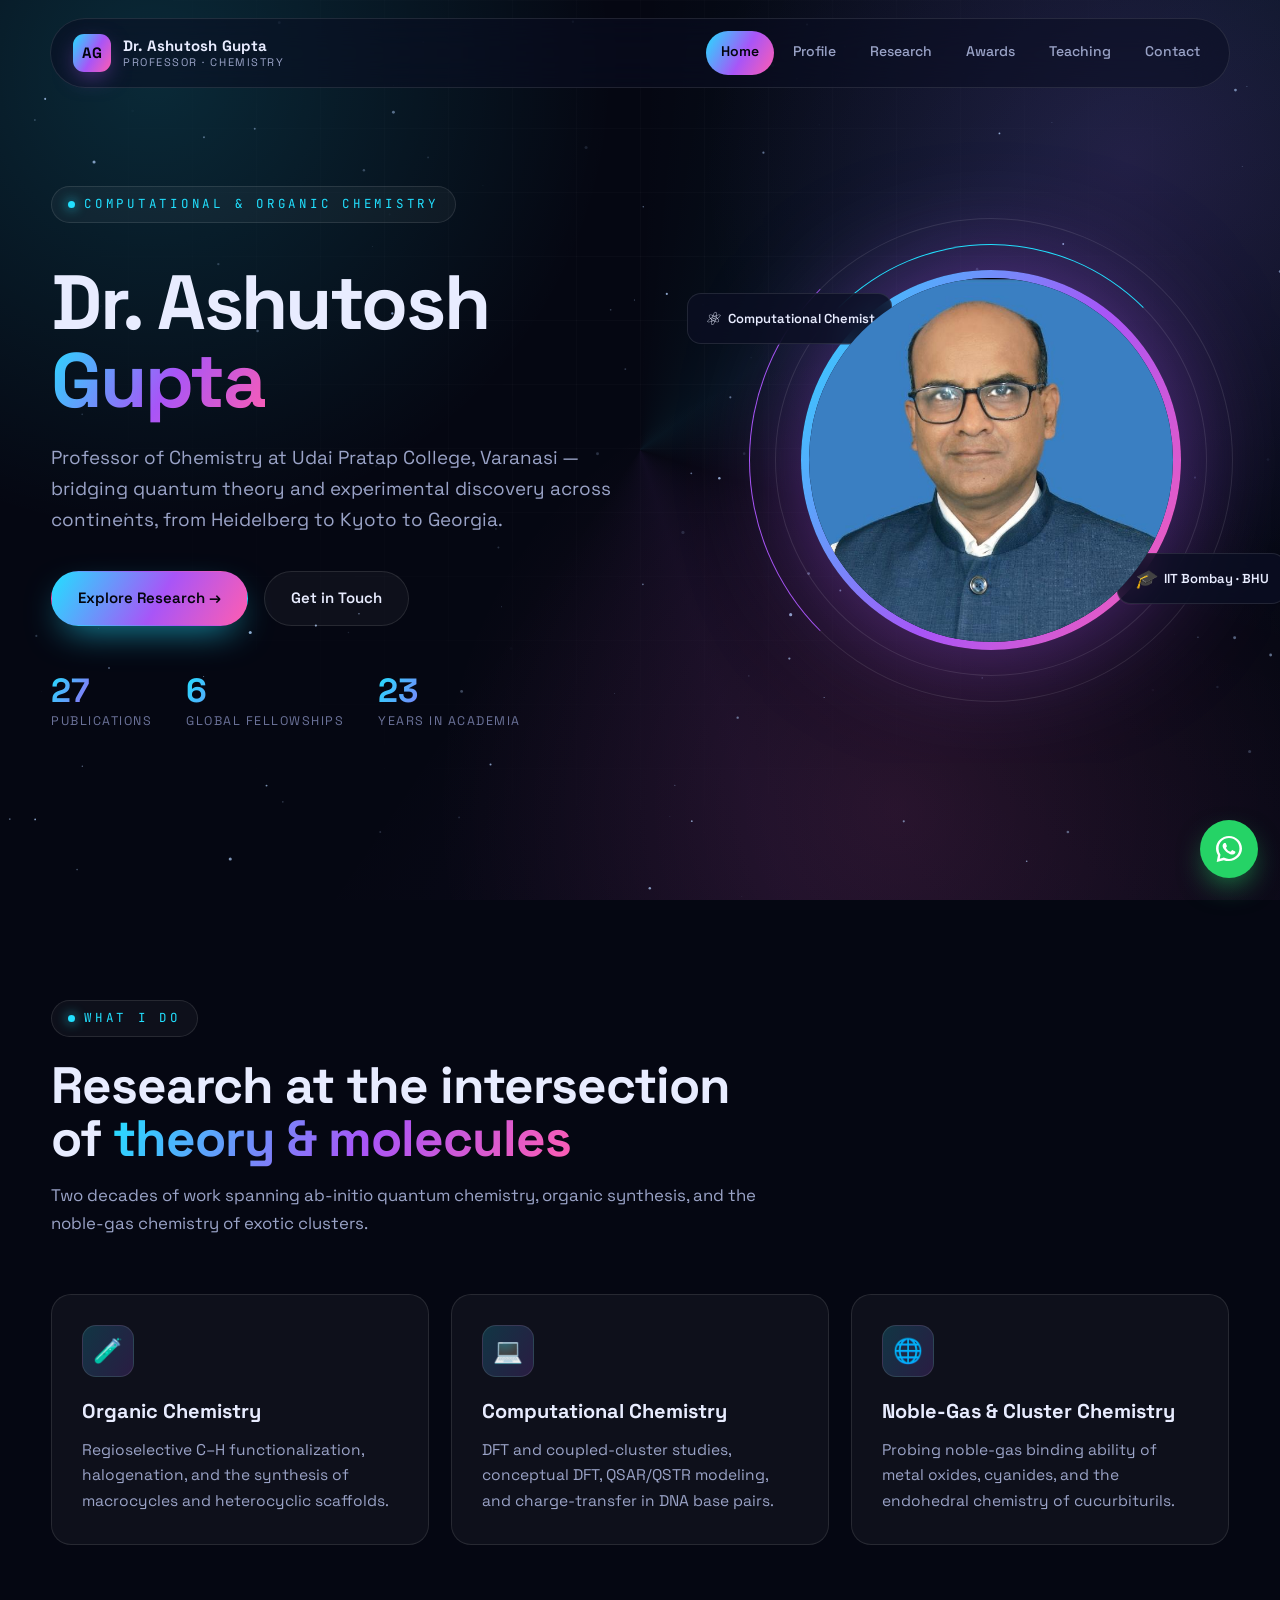
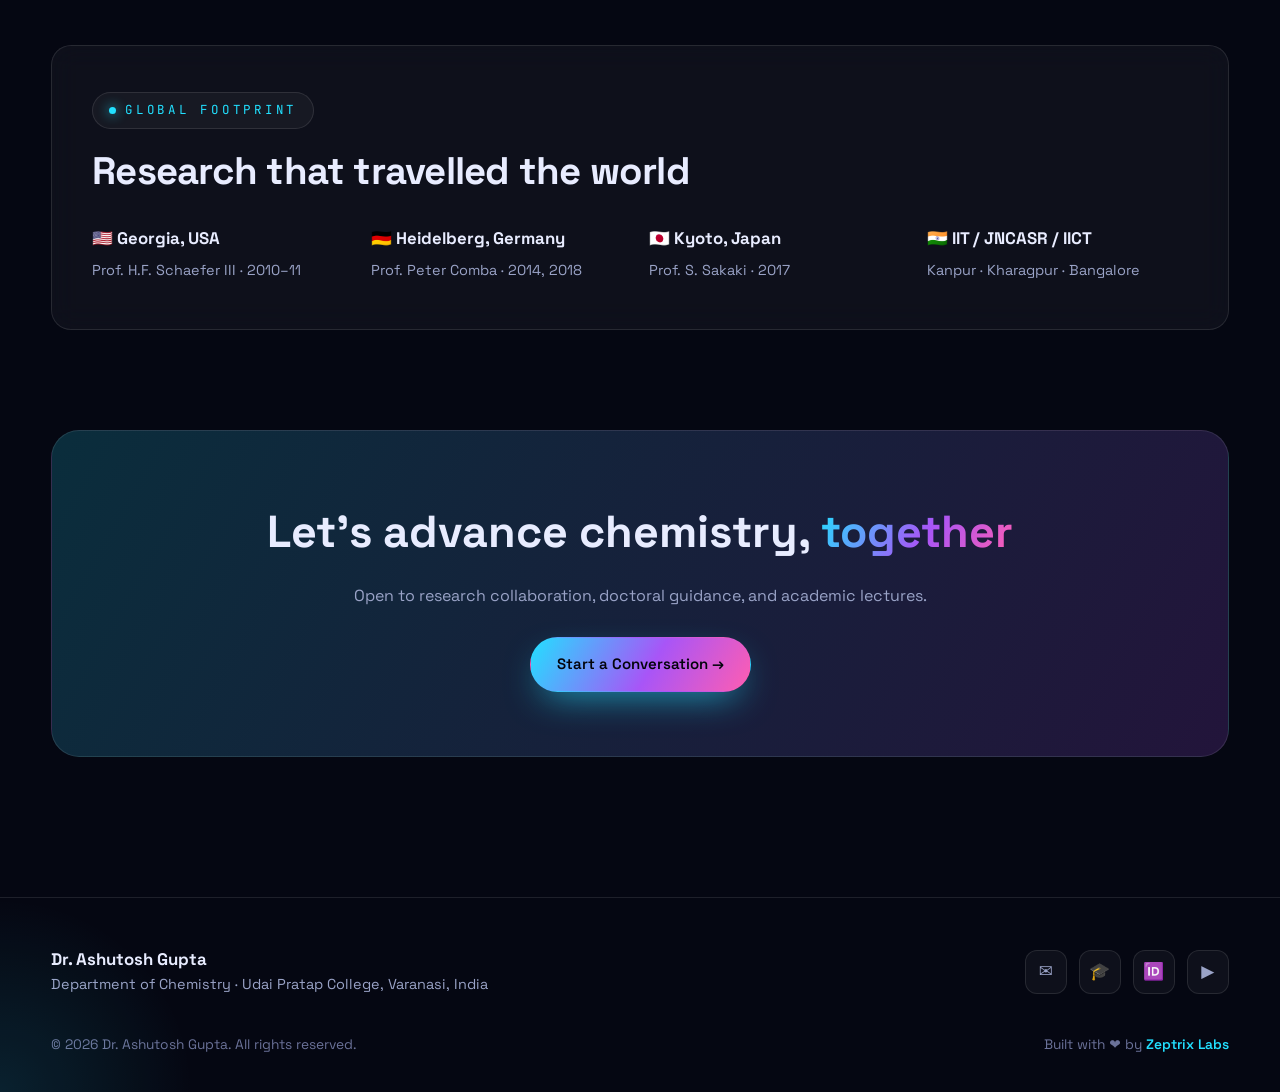
==== index.html @ 80b262c2 "first commit" ====
<!DOCTYPE html>
<html lang="en">
<head>
  <meta charset="UTF-8" />
  <meta name="viewport" content="width=device-width, initial-scale=1.0" />
  <title>Dr. Ashutosh Gupta — Professor of Chemistry | Computational & Organic Chemistry</title>
  <meta name="description" content="Official portfolio of Dr. Ashutosh Gupta — Professor of Chemistry, Udai Pratap College, Varanasi. Computational & Organic chemist, 29+ publications, international research fellow." />
  <link rel="preconnect" href="https://fonts.googleapis.com" />
  <link rel="preconnect" href="https://fonts.gstatic.com" crossorigin />
  <link href="https://fonts.googleapis.com/css2?family=Space+Grotesk:wght@400;500;600;700&family=JetBrains+Mono:wght@400;500&display=swap" rel="stylesheet" />
  <link rel="stylesheet" href="assets/css/style.css" />
</head>
<body>
  <div class="aurora"></div>
  <canvas id="stars"></canvas>
  <div class="grid-overlay"></div>

  <!-- NAV -->
  <nav class="nav">
    <a class="brand" href="index.html">
      <span class="mark">AG</span>
      <span class="who"><b>Dr. Ashutosh Gupta</b><span>Professor · Chemistry</span></span>
    </a>
    <button class="nav-toggle" aria-label="Menu"><span></span><span></span><span></span></button>
    <div class="nav-links">
      <a href="index.html" class="active">Home</a>
      <a href="about.html">Profile</a>
      <a href="research.html">Research</a>
      <a href="awards.html">Awards</a>
      <a href="teaching.html">Teaching</a>
      <a href="contact.html">Contact</a>
    </div>
  </nav>

  <main>
    <!-- HERO -->
    <section class="hero">
      <div class="container">
        <div class="hero-grid">
          <div class="reveal in">
            <span class="eyebrow">Computational &amp; Organic Chemistry</span>
            <h1>Dr. Ashutosh <span class="gradient-text">Gupta</span></h1>
            <p class="lead">Professor of Chemistry at Udai Pratap College, Varanasi — bridging quantum theory and experimental discovery across continents, from Heidelberg to Kyoto to Georgia.</p>
            <div class="hero-cta">
              <a href="research.html" class="btn btn-primary">Explore Research →</a>
              <a href="contact.html" class="btn btn-ghost">Get in Touch</a>
            </div>
            <div class="hero-stats">
              <div class="stat"><b data-count="29" data-suffix="+">0</b><span>Publications</span></div>
              <div class="stat"><b data-count="7" data-suffix="+">0</b><span>Global Fellowships</span></div>
              <div class="stat"><b data-count="25" data-suffix="+">0</b><span>Years in Academia</span></div>
            </div>
          </div>

          <div class="hero-orb reveal in" data-delay="2">
            <div class="orb">
              <div class="orb-ring r1"></div>
              <div class="orb-ring r2"></div>
              <img src="assets/image/ashutosh.jpeg" alt="Dr. Ashutosh Gupta — Professor of Chemistry" />
            </div>
            <div class="orb-badge b1"><i>⚛️</i> Computational Chemist</div>
            <div class="orb-badge b2"><i>🎓</i> IIT Bombay · BHU</div>
          </div>
        </div>
      </div>
    </section>

    <!-- FOCUS AREAS -->
    <section>
      <div class="container">
        <div class="section-head reveal">
          <span class="eyebrow">What I Do</span>
          <h2>Research at the intersection of <span class="gradient-text">theory &amp; molecules</span></h2>
          <p>Two decades of work spanning ab-initio quantum chemistry, organic synthesis, and the noble-gas chemistry of exotic clusters.</p>
        </div>
        <div class="grid-3">
          <div class="card reveal" data-delay="1">
            <div class="ico">🧪</div>
            <h3>Organic Chemistry</h3>
            <p>Regioselective C–H functionalization, halogenation, and the synthesis of macrocycles and heterocyclic scaffolds.</p>
          </div>
          <div class="card reveal" data-delay="2">
            <div class="ico">💻</div>
            <h3>Computational Chemistry</h3>
            <p>DFT and coupled-cluster studies, conceptual DFT, QSAR/QSTR modeling, and charge-transfer in DNA base pairs.</p>
          </div>
          <div class="card reveal" data-delay="3">
            <div class="ico">🌐</div>
            <h3>Noble-Gas &amp; Cluster Chemistry</h3>
            <p>Probing noble-gas binding ability of metal oxides, cyanides, and the endohedral chemistry of cucurbiturils.</p>
          </div>
        </div>
      </div>
    </section>

    <!-- GLOBAL FELLOWSHIPS STRIP -->
    <section style="padding-top:0;">
      <div class="container">
        <div class="glass reveal" style="padding:46px 40px;">
          <div class="section-head" style="margin-bottom:34px;">
            <span class="eyebrow">Global Footprint</span>
            <h2 style="font-size:clamp(1.6rem,3.5vw,2.4rem);">Research that travelled the world</h2>
          </div>
          <div class="grid-4">
            <div class="reveal" data-delay="1"><b style="font-size:1.05rem;">🇺🇸 Georgia, USA</b><p style="color:var(--text-dim);font-size:.9rem;margin-top:6px;">Prof. H.F. Schaefer III · 2010–11</p></div>
            <div class="reveal" data-delay="2"><b style="font-size:1.05rem;">🇩🇪 Heidelberg, Germany</b><p style="color:var(--text-dim);font-size:.9rem;margin-top:6px;">Prof. Peter Comba · 2014, 2018</p></div>
            <div class="reveal" data-delay="3"><b style="font-size:1.05rem;">🇯🇵 Kyoto, Japan</b><p style="color:var(--text-dim);font-size:.9rem;margin-top:6px;">Prof. S. Sakaki · 2017</p></div>
            <div class="reveal" data-delay="4"><b style="font-size:1.05rem;">🇮🇳 IIT / JNCASR / IICT</b><p style="color:var(--text-dim);font-size:.9rem;margin-top:6px;">Kanpur · Kharagpur · Bangalore</p></div>
          </div>
        </div>
      </div>
    </section>

    <!-- CTA -->
    <section style="padding-top:0;">
      <div class="container">
        <div class="cta-band reveal">
          <h2>Let's advance chemistry, <span class="gradient-text">together</span></h2>
          <p>Open to research collaboration, doctoral guidance, and academic lectures.</p>
          <a href="contact.html" class="btn btn-primary">Start a Conversation →</a>
        </div>
      </div>
    </section>
  </main>

  <footer>
    <div class="container footer-grid">
      <div>
        <b style="font-size:1.05rem;">Dr. Ashutosh Gupta</b>
        <p style="color:var(--text-dim);font-size:.9rem;">Department of Chemistry · Udai Pratap College, Varanasi, India</p>
      </div>
      <div class="socials">
        <a href="mailto:ashu1809@gmail.com" title="Email">✉</a>
        <a href="https://scholar.google.com" target="_blank" rel="noopener" title="Google Scholar">🎓</a>
        <a href="https://orcid.org" target="_blank" rel="noopener" title="ORCID">🆔</a>
        <a href="https://www.youtube.com/playlist?list=PL-eXnoYeuF8Af0192IlCn0NewA6JSvz9D" target="_blank" rel="noopener" title="YouTube">▶</a>
      </div>
    </div>
    <div class="footer-bottom" style="border-top:none;padding-top:var(--space-3);">
      <p>&copy; <span data-year>2026</span> Dr. Ashutosh Gupta. All rights reserved.</p>
      <p>Built with ❤️ by <a href="https://zeptrixlabs.com" target="_blank" rel="noopener noreferrer">Zeptrix Labs</a></p>
    </div>
  </footer>

  <!-- Floating WhatsApp Button -->
  <a href="https://wa.me/919451138002?text=Hello%20Dr.%20Ashutosh%20Gupta%2C%20I%20would%20like%20to%20connect." class="float-wa" aria-label="Chat on WhatsApp" target="_blank" rel="noopener noreferrer">
    <svg viewBox="0 0 32 32" fill="currentColor" aria-hidden="true"><path d="M16 3C8.83 3 3 8.62 3 15.53c0 2.42.72 4.68 1.96 6.6L3.7 29l7.15-1.84A13.45 13.45 0 0 0 16 28c7.17 0 13-5.62 13-12.47S23.17 3 16 3zm0 22.88c-1.65 0-3.24-.38-4.68-1.12l-.34-.17-4.24 1.09.75-4.03-.22-.35a10.13 10.13 0 0 1-1.7-5.77C5.57 9.8 10.25 5.12 16 5.12s10.43 4.68 10.43 10.41S21.75 25.88 16 25.88zm5.72-7.7c-.31-.15-1.84-.88-2.13-.98-.29-.11-.5-.15-.71.15-.21.31-.82.98-1 1.18-.18.21-.37.23-.68.08-.31-.15-1.31-.47-2.5-1.48-.92-.8-1.55-1.79-1.73-2.1-.18-.31-.02-.47.13-.62.14-.13.31-.35.47-.52.16-.18.21-.31.31-.52.1-.21.05-.39-.03-.54-.08-.15-.71-1.67-.97-2.28-.26-.6-.52-.51-.71-.52h-.61c-.21 0-.55.08-.84.39-.29.31-1.1 1.04-1.1 2.54s1.13 2.95 1.29 3.16c.16.21 2.22 3.3 5.38 4.63.75.31 1.34.5 1.79.64.75.23 1.44.2 1.98.12.6-.09 1.84-.73 2.1-1.43.26-.7.26-1.31.18-1.43-.08-.13-.29-.21-.6-.36z"/></svg>
  </a>

  <script src="assets/js/main.js"></script>
</body>
</html>
---- assets/css/style.css ----
/* =========================================================
   Dr. Ashutosh Gupta — Digital Portfolio
   Futuristic theme · glassmorphism · neon · aurora mesh
   ========================================================= */

:root {
  --bg: #050712;
  --bg-2: #0a0e22;
  --surface: rgba(255, 255, 255, 0.04);
  --surface-2: rgba(255, 255, 255, 0.06);
  --border: rgba(255, 255, 255, 0.10);
  --text: #e8ecff;
  --text-dim: #9aa3c7;
  --text-faint: #6b7299;

  --cyan: #22e0ff;
  --violet: #a855f7;
  --pink: #ff5db1;
  --lime: #7CFFCB;

  --grad: linear-gradient(120deg, #22e0ff 0%, #a855f7 55%, #ff5db1 100%);
  --grad-soft: linear-gradient(120deg, rgba(34,224,255,.18), rgba(168,85,247,.18));

  --radius: 20px;
  --radius-sm: 14px;
  --maxw: 1180px;
  --space-3: 18px;
  --wa: #25D366;
  --shadow: 0 30px 80px -30px rgba(0,0,0,.8);
  --font: "Space Grotesk", "Segoe UI", system-ui, sans-serif;
  --mono: "JetBrains Mono", "Cascadia Code", monospace;
}

* { margin: 0; padding: 0; box-sizing: border-box; }

html { scroll-behavior: smooth; }
html, body { max-width: 100%; overflow-x: hidden; }
img { max-width: 100%; height: auto; }

body {
  font-family: var(--font);
  background: var(--bg);
  color: var(--text);
  line-height: 1.65;
  overflow-x: hidden;
  -webkit-font-smoothing: antialiased;
  position: relative;
  min-height: 100vh;
}

/* ---------- Aurora mesh background ---------- */
.aurora {
  position: fixed; inset: 0; z-index: -2; overflow: hidden;
  background:
    radial-gradient(60vw 60vw at 12% 8%, rgba(34,224,255,.16), transparent 60%),
    radial-gradient(55vw 55vw at 88% 18%, rgba(168,85,247,.18), transparent 60%),
    radial-gradient(60vw 60vw at 70% 90%, rgba(255,93,177,.12), transparent 60%),
    var(--bg);
}
.aurora::after {
  content: ""; position: absolute; inset: -40%;
  background: conic-gradient(from 0deg, transparent, rgba(34,224,255,.06), transparent 30%, rgba(168,85,247,.06), transparent 60%);
  animation: spin 40s linear infinite;
}
@keyframes spin { to { transform: rotate(360deg); } }

/* subtle grid overlay */
.grid-overlay {
  position: fixed; inset: 0; z-index: -1; pointer-events: none;
  background-image:
    linear-gradient(rgba(255,255,255,.025) 1px, transparent 1px),
    linear-gradient(90deg, rgba(255,255,255,.025) 1px, transparent 1px);
  background-size: 64px 64px;
  mask-image: radial-gradient(circle at 50% 30%, #000 0%, transparent 80%);
}

#stars { position: fixed; inset: 0; z-index: -1; pointer-events: none; }

/* glowing cursor follower */
.cursor-glow {
  position: fixed; width: 420px; height: 420px; border-radius: 50%;
  background: radial-gradient(circle, rgba(34,224,255,.12), transparent 65%);
  transform: translate(-50%, -50%); pointer-events: none; z-index: 0;
  transition: opacity .4s; mix-blend-mode: screen;
}

/* ---------- Layout ---------- */
.container { width: min(92%, var(--maxw)); margin: 0 auto; }
main { position: relative; z-index: 1; }
section { padding: 100px 0; }

/* ---------- Navbar ---------- */
.nav {
  position: fixed; top: 18px; left: 50%; transform: translateX(-50%);
  width: min(94%, var(--maxw)); z-index: 100;
  display: flex; align-items: center; justify-content: space-between;
  padding: 12px 14px 12px 22px; border-radius: 999px;
  background: rgba(10,14,34,.55); border: 1px solid var(--border);
  backdrop-filter: blur(18px); -webkit-backdrop-filter: blur(18px);
  transition: box-shadow .4s, background .4s;
}
.nav.scrolled { box-shadow: var(--shadow); background: rgba(8,11,28,.8); }
.brand { display: flex; align-items: center; gap: 12px; text-decoration: none; color: var(--text); }
.brand .mark {
  width: 38px; height: 38px; border-radius: 11px; display: grid; place-items: center;
  background: var(--grad); color: #03040c; font-weight: 700; font-size: 15px;
  box-shadow: 0 8px 24px -6px rgba(168,85,247,.6);
}
.brand .who { line-height: 1.25; }
.brand .who b { display: block; font-size: 15px; letter-spacing: .2px; }
.brand .who span { display: block; font-size: 11px; color: var(--text-dim); letter-spacing: .14em; text-transform: uppercase; }

.nav-links { display: flex; align-items: center; gap: 4px; }
.nav-links a {
  color: var(--text-dim); text-decoration: none; font-size: 14px; font-weight: 500;
  padding: 9px 15px; border-radius: 999px; transition: .25s; white-space: nowrap;
}
.nav-links a:hover { color: var(--text); background: var(--surface-2); }
.nav-links a.active { color: #03040c; background: var(--grad); font-weight: 600; }

.nav-toggle { display: none; background: none; border: 0; cursor: pointer; padding: 8px; }
.nav-toggle span { display: block; width: 24px; height: 2px; background: var(--text); margin: 5px 0; border-radius: 2px; transition: .3s; }

/* ---------- Buttons ---------- */
.btn {
  display: inline-flex; align-items: center; gap: 10px; cursor: pointer;
  padding: 14px 26px; border-radius: 999px; font-weight: 600; font-size: 15px;
  text-decoration: none; border: 1px solid transparent; transition: .3s; font-family: var(--font);
}
.btn-primary { background: var(--grad); color: #03040c; box-shadow: 0 14px 36px -12px rgba(34,224,255,.7); }
.btn-primary:hover { transform: translateY(-3px); box-shadow: 0 22px 50px -14px rgba(168,85,247,.8); }
.btn-ghost { background: var(--surface); color: var(--text); border-color: var(--border); }
.btn-ghost:hover { background: var(--surface-2); border-color: rgba(34,224,255,.5); transform: translateY(-3px); }

/* ---------- Typography helpers ---------- */
.eyebrow {
  display: inline-flex; align-items: center; gap: 9px; font-family: var(--mono);
  font-size: 12.5px; letter-spacing: .22em; text-transform: uppercase; color: var(--cyan);
  padding: 7px 16px; border: 1px solid var(--border); border-radius: 999px;
  background: var(--surface); margin-bottom: 22px;
}
.eyebrow::before { content: ""; width: 7px; height: 7px; border-radius: 50%; background: var(--cyan); box-shadow: 0 0 12px var(--cyan); }
.gradient-text { background: var(--grad); -webkit-background-clip: text; background-clip: text; color: transparent; }
.section-head { max-width: 720px; margin-bottom: 56px; }
.section-head h2 { font-size: clamp(2rem, 4.5vw, 3.2rem); line-height: 1.05; letter-spacing: -.02em; }
.section-head p { color: var(--text-dim); margin-top: 16px; font-size: 1.05rem; }

/* ---------- Hero ---------- */
.hero { min-height: 100vh; display: flex; align-items: center; padding-top: 120px; }
.hero-grid { display: grid; grid-template-columns: 1.15fr .85fr; gap: 60px; align-items: center; }
.hero h1 { font-size: clamp(2.6rem, 6vw, 5rem); line-height: 1.02; letter-spacing: -.03em; margin: 18px 0 22px; }
.hero p.lead { font-size: 1.18rem; color: var(--text-dim); max-width: 560px; margin-bottom: 36px; }
.hero-cta { display: flex; gap: 16px; flex-wrap: wrap; }
.hero-stats { display: flex; gap: 34px; margin-top: 48px; flex-wrap: wrap; }
.hero-stats .stat b { font-size: 2.1rem; background: var(--grad); -webkit-background-clip: text; background-clip: text; color: transparent; display: block; line-height: 1; }
.hero-stats .stat span { font-size: 12.5px; color: var(--text-faint); letter-spacing: .12em; text-transform: uppercase; }

/* portrait / orb */
.hero-orb { position: relative; display: grid; place-items: center; }
.orb {
  width: clamp(260px, 30vw, 380px); aspect-ratio: 1; border-radius: 50%;
  background: var(--grad); position: relative; display: grid; place-items: center;
  box-shadow: 0 0 120px -10px rgba(168,85,247,.6); animation: float 6s ease-in-out infinite;
}
.orb::before {
  content: ""; position: absolute; inset: 8px; border-radius: 50%; background: var(--bg-2);
}
.orb .initials { position: relative; font-size: clamp(3rem,7vw,5rem); font-weight: 700; background: var(--grad); -webkit-background-clip: text; background-clip: text; color: transparent; }
.orb img { position: relative; z-index: 1; width: calc(100% - 16px); height: calc(100% - 16px); border-radius: 50%; object-fit: cover; object-position: center top; }
.orb-ring { position: absolute; border: 1px solid var(--border); border-radius: 50%; }
.orb-ring.r1 { inset: -26px; animation: spin 18s linear infinite; border-top-color: var(--cyan); }
.orb-ring.r2 { inset: -52px; animation: spin 26s linear infinite reverse; border-left-color: var(--violet); }
.orb-badge {
  position: absolute; padding: 10px 16px; border-radius: 14px; font-size: 13px; font-weight: 600;
  background: rgba(10,14,34,.8); border: 1px solid var(--border); backdrop-filter: blur(12px);
  display: flex; align-items: center; gap: 8px; box-shadow: var(--shadow);
}
.orb-badge i { font-size: 18px; }
.orb-badge.b1 { top: 6%; left: -14%; animation: float 5s ease-in-out infinite; }
.orb-badge.b2 { bottom: 12%; right: -12%; animation: float 7s ease-in-out infinite .5s; }
@keyframes float { 0%,100% { transform: translateY(0); } 50% { transform: translateY(-16px); } }

/* ---------- Cards / glass ---------- */
.glass {
  background: var(--surface); border: 1px solid var(--border); border-radius: var(--radius);
  backdrop-filter: blur(14px); -webkit-backdrop-filter: blur(14px); position: relative; overflow: hidden;
}
.card {
  padding: 30px; border-radius: var(--radius); background: var(--surface);
  border: 1px solid var(--border); transition: .35s; position: relative; overflow: hidden;
}
.card::before {
  content: ""; position: absolute; inset: 0; border-radius: inherit; padding: 1px;
  background: var(--grad); -webkit-mask: linear-gradient(#000 0 0) content-box, linear-gradient(#000 0 0);
  -webkit-mask-composite: xor; mask-composite: exclude; opacity: 0; transition: .35s;
}
.card:hover { transform: translateY(-6px); background: var(--surface-2); }
.card:hover::before { opacity: 1; }
.card .ico {
  width: 52px; height: 52px; border-radius: 14px; display: grid; place-items: center;
  font-size: 24px; background: var(--grad-soft); border: 1px solid var(--border); margin-bottom: 18px;
}
.card h3 { font-size: 1.25rem; margin-bottom: 10px; }
.card p { color: var(--text-dim); font-size: .97rem; }

.grid-3 { display: grid; grid-template-columns: repeat(3, 1fr); gap: 22px; }
.grid-2 { display: grid; grid-template-columns: repeat(2, 1fr); gap: 22px; }
.grid-4 { display: grid; grid-template-columns: repeat(4, 1fr); gap: 18px; }

/* ---------- Page header (inner pages) ---------- */
.page-head { padding: 170px 0 60px; text-align: center; }
.page-head h1 { font-size: clamp(2.4rem, 5.5vw, 4rem); letter-spacing: -.03em; line-height: 1.05; }
.page-head p { color: var(--text-dim); max-width: 620px; margin: 18px auto 0; font-size: 1.08rem; }

/* ---------- Timeline ---------- */
.timeline { position: relative; margin-left: 12px; }
.timeline::before { content: ""; position: absolute; left: 0; top: 6px; bottom: 6px; width: 2px; background: linear-gradient(var(--cyan), var(--violet), transparent); }
.tl-item { position: relative; padding: 0 0 38px 38px; }
.tl-item::before {
  content: ""; position: absolute; left: -7px; top: 4px; width: 16px; height: 16px; border-radius: 50%;
  background: var(--bg); border: 3px solid var(--cyan); box-shadow: 0 0 14px var(--cyan);
}
.tl-item .yr { font-family: var(--mono); font-size: 13px; color: var(--cyan); letter-spacing: .08em; }
.tl-item h3 { font-size: 1.2rem; margin: 4px 0 6px; }
.tl-item p { color: var(--text-dim); font-size: .96rem; }

/* ---------- Stat band ---------- */
.stat-band { display: grid; grid-template-columns: repeat(4,1fr); gap: 20px; }
.stat-band .glass { padding: 30px 22px; text-align: center; }
.stat-band b { font-size: 2.6rem; display: block; background: var(--grad); -webkit-background-clip: text; background-clip: text; color: transparent; line-height: 1; }
.stat-band span { color: var(--text-dim); font-size: .9rem; letter-spacing: .06em; }

/* ---------- Publication list ---------- */
.filter-bar { display: flex; gap: 10px; flex-wrap: wrap; margin-bottom: 32px; }
.chip {
  padding: 9px 18px; border-radius: 999px; font-size: 13.5px; cursor: pointer; font-family: var(--font);
  background: var(--surface); border: 1px solid var(--border); color: var(--text-dim); transition: .25s;
}
.chip:hover { color: var(--text); }
.chip.active { background: var(--grad); color: #03040c; border-color: transparent; font-weight: 600; }

.pub { display: grid; grid-template-columns: auto 1fr auto; gap: 22px; align-items: center; padding: 22px 26px; margin-bottom: 14px; }
.pub .num { font-family: var(--mono); font-size: 1.4rem; color: var(--text-faint); width: 44px; }
.pub h3 { font-size: 1.06rem; line-height: 1.4; margin-bottom: 6px; }
.pub .meta { color: var(--text-dim); font-size: .88rem; }
.pub .meta .journal { color: var(--cyan); }
.pub .yr-badge { font-family: var(--mono); font-size: 13px; padding: 6px 13px; border-radius: 999px; background: var(--grad-soft); border: 1px solid var(--border); white-space: nowrap; }
.pub .auth { color: var(--text-faint); font-size: .82rem; margin-top: 4px; }

/* ---------- Awards ---------- */
.award { padding: 28px; display: flex; gap: 18px; align-items: flex-start; }
.award .medal { font-size: 30px; flex-shrink: 0; }
.award h3 { font-size: 1.12rem; margin-bottom: 4px; }
.award p { color: var(--text-dim); font-size: .92rem; }

/* ---------- Video / teaching ---------- */
.video-card { padding: 26px; text-align: left; }
.video-thumb {
  aspect-ratio: 16/9; border-radius: var(--radius-sm); margin-bottom: 18px; position: relative;
  background: linear-gradient(135deg, rgba(34,224,255,.2), rgba(168,85,247,.25)); display: grid; place-items: center; overflow: hidden;
}
.video-thumb .play { width: 64px; height: 64px; border-radius: 50%; background: rgba(255,255,255,.12); display: grid; place-items: center; border: 1px solid var(--border); backdrop-filter: blur(6px); font-size: 22px; transition: .3s; }
.video-card:hover .play { transform: scale(1.12); background: var(--grad); color: #03040c; }

/* ---------- Contact ---------- */
.contact-grid { display: grid; grid-template-columns: 1fr 1fr; gap: 28px; }
.contact-item { display: flex; gap: 16px; align-items: center; padding: 22px 24px; margin-bottom: 14px; }
.contact-item .ico { width: 50px; height: 50px; border-radius: 14px; display: grid; place-items: center; font-size: 22px; background: var(--grad-soft); border: 1px solid var(--border); flex-shrink: 0; }
.contact-item span { font-size: 12px; color: var(--text-faint); letter-spacing: .12em; text-transform: uppercase; display: block; }
.contact-item a, .contact-item b { color: var(--text); text-decoration: none; font-size: 1rem; font-weight: 500; word-break: break-word; }
.contact-item a:hover { color: var(--cyan); }

.field { margin-bottom: 18px; }
.field label { font-size: 13px; color: var(--text-dim); display: block; margin-bottom: 8px; letter-spacing: .04em; }
.field input, .field textarea {
  width: 100%; padding: 14px 16px; border-radius: var(--radius-sm); background: rgba(0,0,0,.25);
  border: 1px solid var(--border); color: var(--text); font-family: var(--font); font-size: 15px; transition: .25s;
}
.field input:focus, .field textarea:focus { outline: none; border-color: var(--cyan); box-shadow: 0 0 0 3px rgba(34,224,255,.12); }

/* ---------- CTA band ---------- */
.cta-band { text-align: center; padding: 64px 40px; border-radius: 28px; background: var(--grad-soft); border: 1px solid var(--border); }
.cta-band h2 { font-size: clamp(1.8rem,4vw,2.8rem); margin-bottom: 14px; }
.cta-band p { color: var(--text-dim); margin-bottom: 28px; }

/* ---------- Footer ---------- */
footer { border-top: 1px solid var(--border); padding: 48px 0 36px; margin-top: 40px; }
.footer-grid { display: flex; justify-content: space-between; align-items: center; flex-wrap: wrap; gap: 20px; }
.footer-grid .socials { display: flex; gap: 12px; }
.footer-grid .socials a {
  width: 42px; height: 42px; border-radius: 12px; display: grid; place-items: center; text-decoration: none;
  background: var(--surface); border: 1px solid var(--border); color: var(--text-dim); transition: .3s; font-size: 17px;
}
.footer-grid .socials a:hover { color: #03040c; background: var(--grad); transform: translateY(-3px); }
footer small { color: var(--text-faint); }

/* ---------- Reveal animation ---------- */
.reveal { opacity: 0; transform: translateY(28px); transition: opacity .8s cubic-bezier(.2,.7,.2,1), transform .8s cubic-bezier(.2,.7,.2,1); }
.reveal.in { opacity: 1; transform: none; }
.reveal[data-delay="1"] { transition-delay: .08s; }
.reveal[data-delay="2"] { transition-delay: .16s; }
.reveal[data-delay="3"] { transition-delay: .24s; }
.reveal[data-delay="4"] { transition-delay: .32s; }

/* ---------- Responsive ---------- */
@media (max-width: 920px) {
  .hero-grid { grid-template-columns: 1fr; text-align: center; }
  .hero-orb { order: -1; margin-bottom: 20px; }
  .hero-cta, .hero-stats { justify-content: center; }
  .hero p.lead { margin-inline: auto; }
  .grid-3 { grid-template-columns: 1fr; }
  .grid-2, .contact-grid { grid-template-columns: 1fr; }
  .grid-4, .stat-band { grid-template-columns: repeat(2,1fr); }
}
@media (max-width: 760px) {
  .nav-links {
    position: absolute; top: calc(100% + 12px); right: 0; flex-direction: column; align-items: stretch;
    width: 230px; padding: 12px; border-radius: 18px; background: rgba(8,11,28,.95);
    border: 1px solid var(--border); backdrop-filter: blur(18px); display: none; gap: 4px; box-shadow: var(--shadow);
  }
  .nav-links.open { display: flex; }
  .nav-toggle { display: block; }
  .pub { grid-template-columns: 1fr; gap: 10px; }
  .pub .num { display: none; }
  section { padding: 70px 0; }
  .stat-band { grid-template-columns: 1fr 1fr; }
  .footer-grid { justify-content: center; text-align: center; }
}
@media (max-width: 600px) {
  .page-head { padding: 150px 0 40px; }
  .grid-4, .stat-band { grid-template-columns: 1fr; }
  .award { padding: 22px; }
  .cta-band { padding: 48px 24px; }
  .footer-bottom { flex-direction: column; text-align: center; gap: 6px; }
}
@media (max-width: 430px) {
  .container { width: 91%; }
  .nav { top: 12px; padding: 9px 12px 9px 16px; }
  .brand .mark { width: 34px; height: 34px; font-size: 13px; }
  .brand .who b { font-size: 13px; }
  .brand .who span { font-size: 10px; }
  .hero { padding-top: 110px; }
  .hero-stats { gap: 26px; }
  .hero-stats .stat b { font-size: 1.7rem; }
  .orb-badge { font-size: 11px; padding: 8px 12px; }
  .orb-badge.b1 { left: -6%; }
  .orb-badge.b2 { right: -4%; }
  .btn { padding: 13px 20px; font-size: 14px; width: 100%; justify-content: center; }
  .hero-cta { width: 100%; }
  .card, .glass { padding: 24px; }
  .float-wa { width: 52px; height: 52px; right: 16px; bottom: 16px; }
  .pub .yr-badge { margin-top: 4px; }
}

/* ---------- Touch targets ---------- */
.btn, .chip, .nav-links a, .float-wa, .footer-grid .socials a { min-height: 44px; }
.chip { display: inline-flex; align-items: center; }

/* ---------- Footer bottom (standard template) ---------- */
.footer-bottom {
  display: flex; justify-content: space-between; align-items: center; flex-wrap: wrap;
  gap: 10px; margin-top: var(--space-3); width: min(92%, var(--maxw)); margin-left: auto; margin-right: auto;
  color: var(--text-faint); font-size: .86rem;
}
.footer-bottom p { margin: 0; }
.footer-bottom a { color: var(--cyan); text-decoration: none; font-weight: 600; }
.footer-bottom a:hover { text-decoration: underline; }

/* ---------- Floating WhatsApp button ---------- */
.float-wa {
  position: fixed; right: 22px; bottom: 22px; z-index: 200;
  width: 58px; height: 58px; border-radius: 50%; display: grid; place-items: center;
  background: var(--wa); color: #fff; box-shadow: 0 12px 30px -8px rgba(37,211,102,.7);
  transition: transform .3s, box-shadow .3s; animation: wa-pulse 2.6s infinite;
}
.float-wa svg { width: 32px; height: 32px; }
.float-wa:hover { transform: scale(1.1); }
@keyframes wa-pulse {
  0%, 100% { box-shadow: 0 12px 30px -8px rgba(37,211,102,.7), 0 0 0 0 rgba(37,211,102,.45); }
  50% { box-shadow: 0 12px 30px -8px rgba(37,211,102,.7), 0 0 0 14px rgba(37,211,102,0); }
}
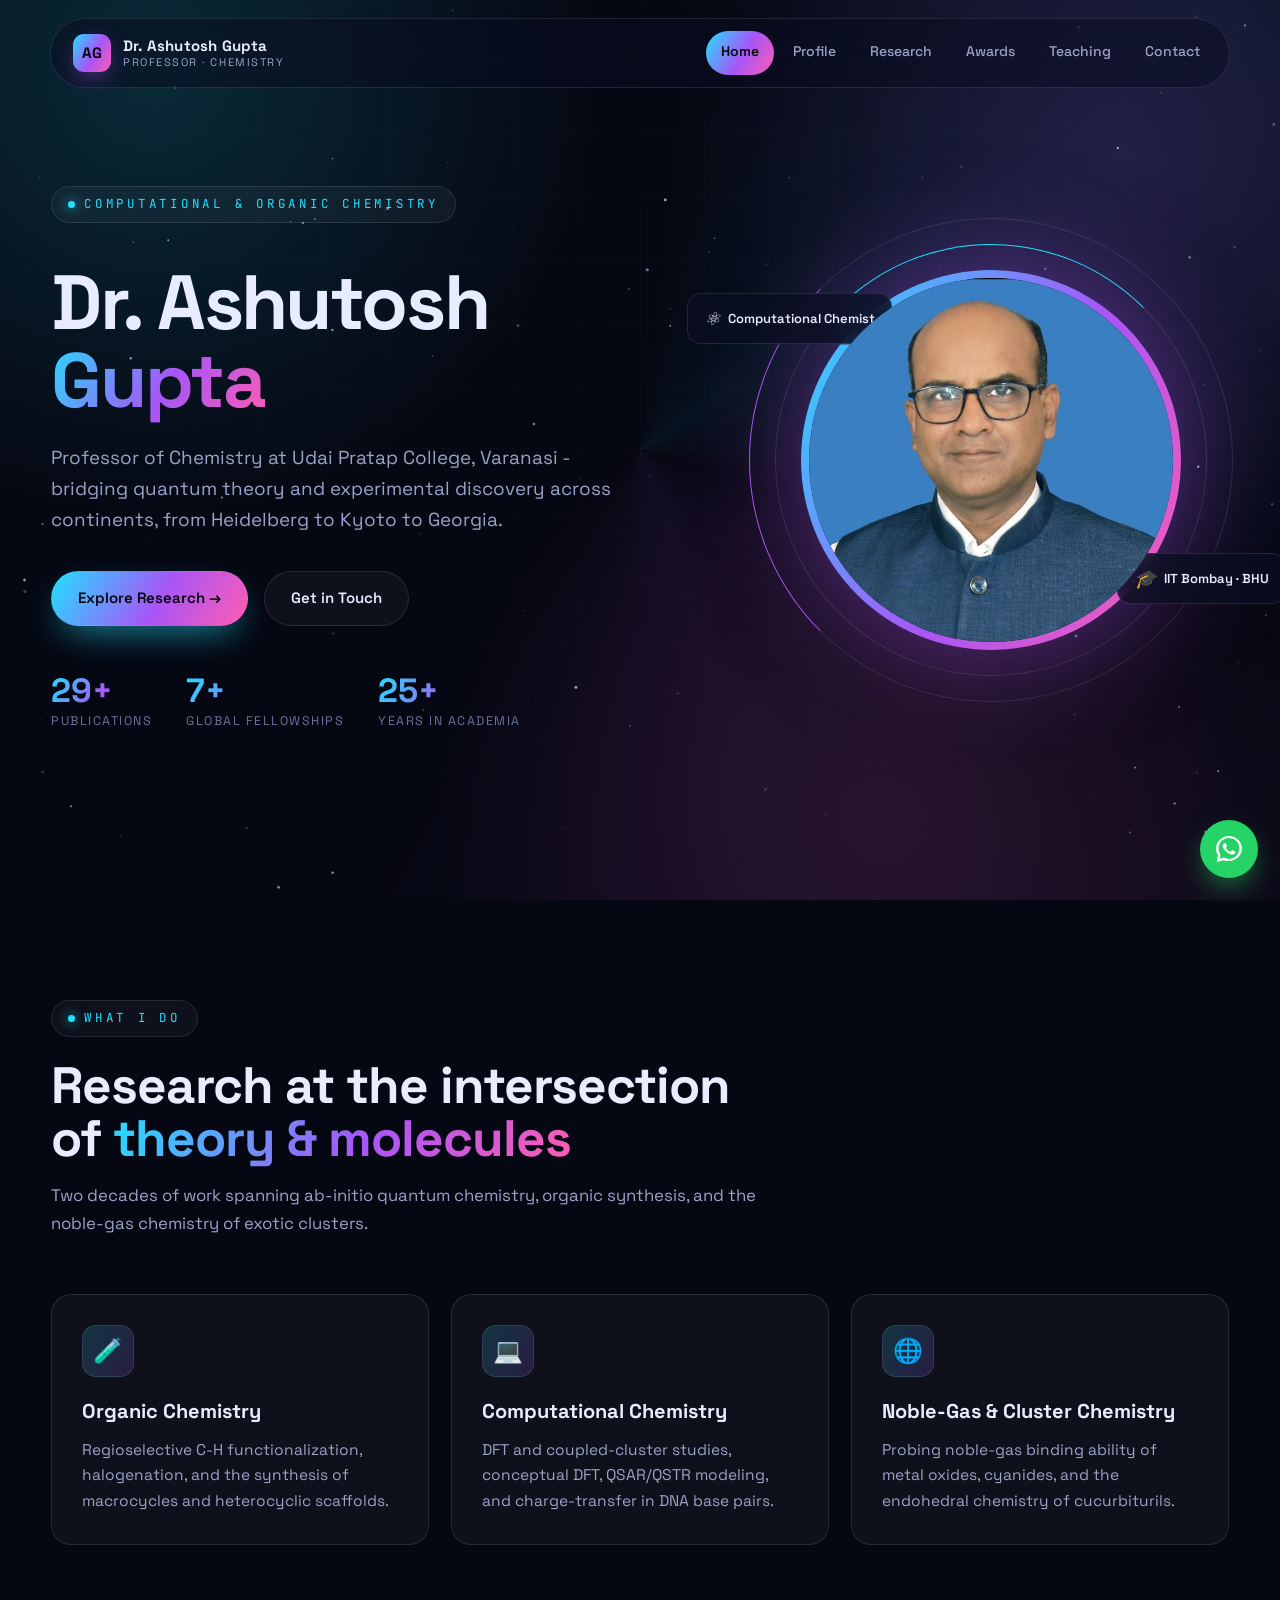
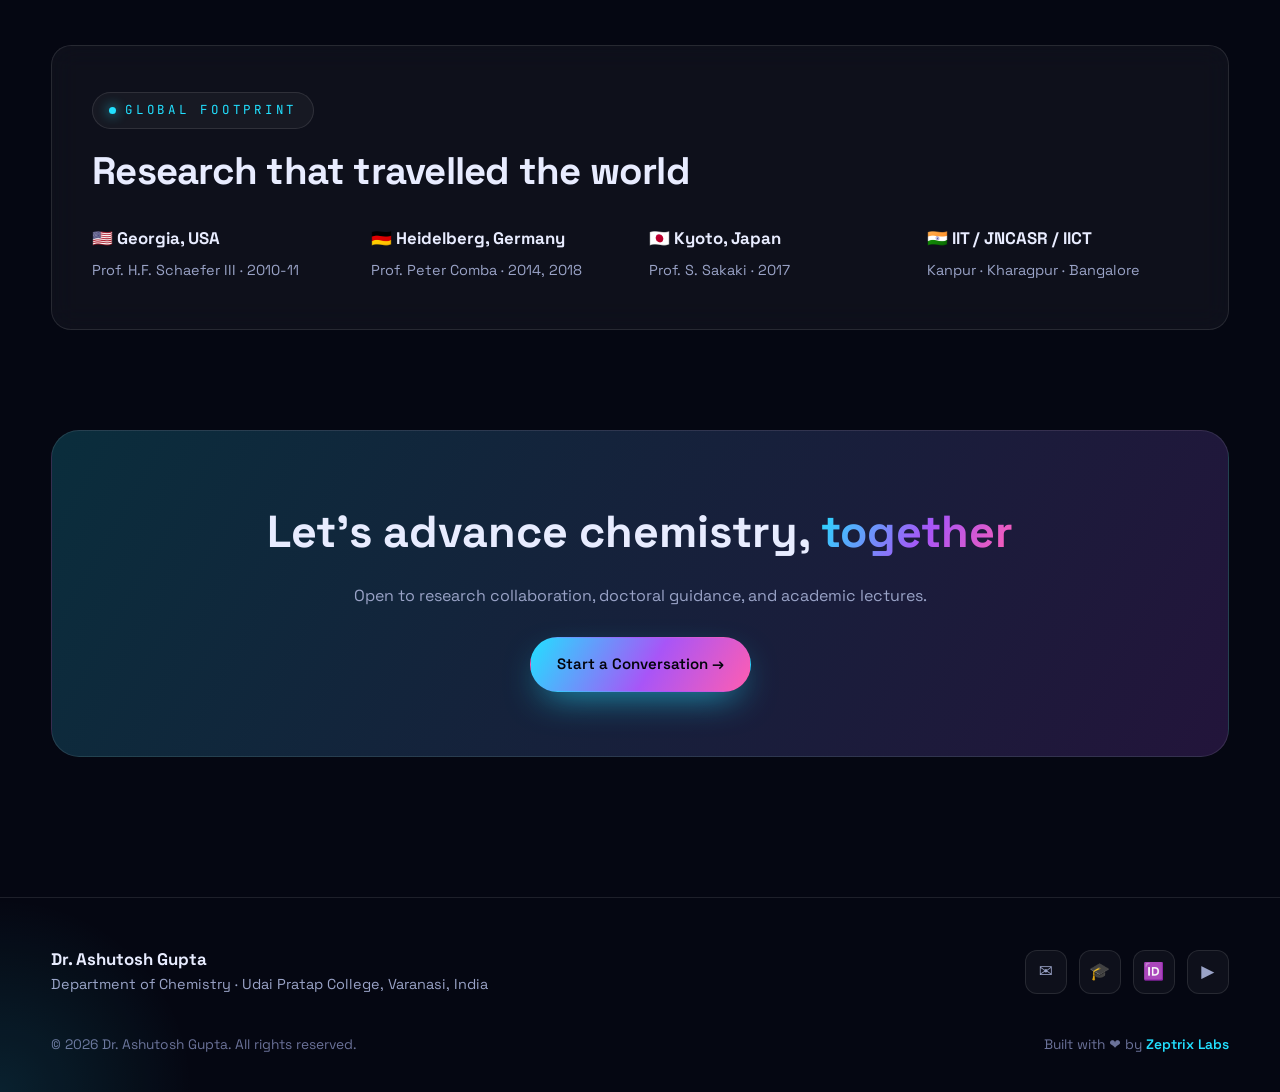
==== commit a42487b1: "Contact form submits to WhatsApp; replace em/en dashes with hyphens" ====
--- a/index.html
+++ b/index.html
@@ -3,8 +3,8 @@
 <head>
   <meta charset="UTF-8" />
   <meta name="viewport" content="width=device-width, initial-scale=1.0" />
-  <title>Dr. Ashutosh Gupta — Professor of Chemistry | Computational & Organic Chemistry</title>
-  <meta name="description" content="Official portfolio of Dr. Ashutosh Gupta — Professor of Chemistry, Udai Pratap College, Varanasi. Computational & Organic chemist, 29+ publications, international research fellow." />
+  <title>Dr. Ashutosh Gupta - Professor of Chemistry | Computational & Organic Chemistry</title>
+  <meta name="description" content="Official portfolio of Dr. Ashutosh Gupta - Professor of Chemistry, Udai Pratap College, Varanasi. Computational & Organic chemist, 29+ publications, international research fellow." />
   <link rel="preconnect" href="https://fonts.googleapis.com" />
   <link rel="preconnect" href="https://fonts.gstatic.com" crossorigin />
   <link href="https://fonts.googleapis.com/css2?family=Space+Grotesk:wght@400;500;600;700&family=JetBrains+Mono:wght@400;500&display=swap" rel="stylesheet" />
@@ -40,7 +40,7 @@
           <div class="reveal in">
             <span class="eyebrow">Computational &amp; Organic Chemistry</span>
             <h1>Dr. Ashutosh <span class="gradient-text">Gupta</span></h1>
-            <p class="lead">Professor of Chemistry at Udai Pratap College, Varanasi — bridging quantum theory and experimental discovery across continents, from Heidelberg to Kyoto to Georgia.</p>
+            <p class="lead">Professor of Chemistry at Udai Pratap College, Varanasi - bridging quantum theory and experimental discovery across continents, from Heidelberg to Kyoto to Georgia.</p>
             <div class="hero-cta">
               <a href="research.html" class="btn btn-primary">Explore Research →</a>
               <a href="contact.html" class="btn btn-ghost">Get in Touch</a>
@@ -56,7 +56,7 @@
             <div class="orb">
               <div class="orb-ring r1"></div>
               <div class="orb-ring r2"></div>
-              <img src="assets/image/ashutosh.jpeg" alt="Dr. Ashutosh Gupta — Professor of Chemistry" />
+              <img src="assets/image/ashutosh.jpeg" alt="Dr. Ashutosh Gupta - Professor of Chemistry" />
             </div>
             <div class="orb-badge b1"><i>⚛️</i> Computational Chemist</div>
             <div class="orb-badge b2"><i>🎓</i> IIT Bombay · BHU</div>
@@ -77,7 +77,7 @@
           <div class="card reveal" data-delay="1">
             <div class="ico">🧪</div>
             <h3>Organic Chemistry</h3>
-            <p>Regioselective C–H functionalization, halogenation, and the synthesis of macrocycles and heterocyclic scaffolds.</p>
+            <p>Regioselective C-H functionalization, halogenation, and the synthesis of macrocycles and heterocyclic scaffolds.</p>
           </div>
           <div class="card reveal" data-delay="2">
             <div class="ico">💻</div>
@@ -102,7 +102,7 @@
             <h2 style="font-size:clamp(1.6rem,3.5vw,2.4rem);">Research that travelled the world</h2>
           </div>
           <div class="grid-4">
-            <div class="reveal" data-delay="1"><b style="font-size:1.05rem;">🇺🇸 Georgia, USA</b><p style="color:var(--text-dim);font-size:.9rem;margin-top:6px;">Prof. H.F. Schaefer III · 2010–11</p></div>
+            <div class="reveal" data-delay="1"><b style="font-size:1.05rem;">🇺🇸 Georgia, USA</b><p style="color:var(--text-dim);font-size:.9rem;margin-top:6px;">Prof. H.F. Schaefer III · 2010-11</p></div>
             <div class="reveal" data-delay="2"><b style="font-size:1.05rem;">🇩🇪 Heidelberg, Germany</b><p style="color:var(--text-dim);font-size:.9rem;margin-top:6px;">Prof. Peter Comba · 2014, 2018</p></div>
             <div class="reveal" data-delay="3"><b style="font-size:1.05rem;">🇯🇵 Kyoto, Japan</b><p style="color:var(--text-dim);font-size:.9rem;margin-top:6px;">Prof. S. Sakaki · 2017</p></div>
             <div class="reveal" data-delay="4"><b style="font-size:1.05rem;">🇮🇳 IIT / JNCASR / IICT</b><p style="color:var(--text-dim);font-size:.9rem;margin-top:6px;">Kanpur · Kharagpur · Bangalore</p></div>
--- a/assets/css/style.css
+++ b/assets/css/style.css
@@ -1,5 +1,5 @@
 /* =========================================================
-   Dr. Ashutosh Gupta — Digital Portfolio
+   Dr. Ashutosh Gupta - Digital Portfolio
    Futuristic theme · glassmorphism · neon · aurora mesh
    ========================================================= */
 
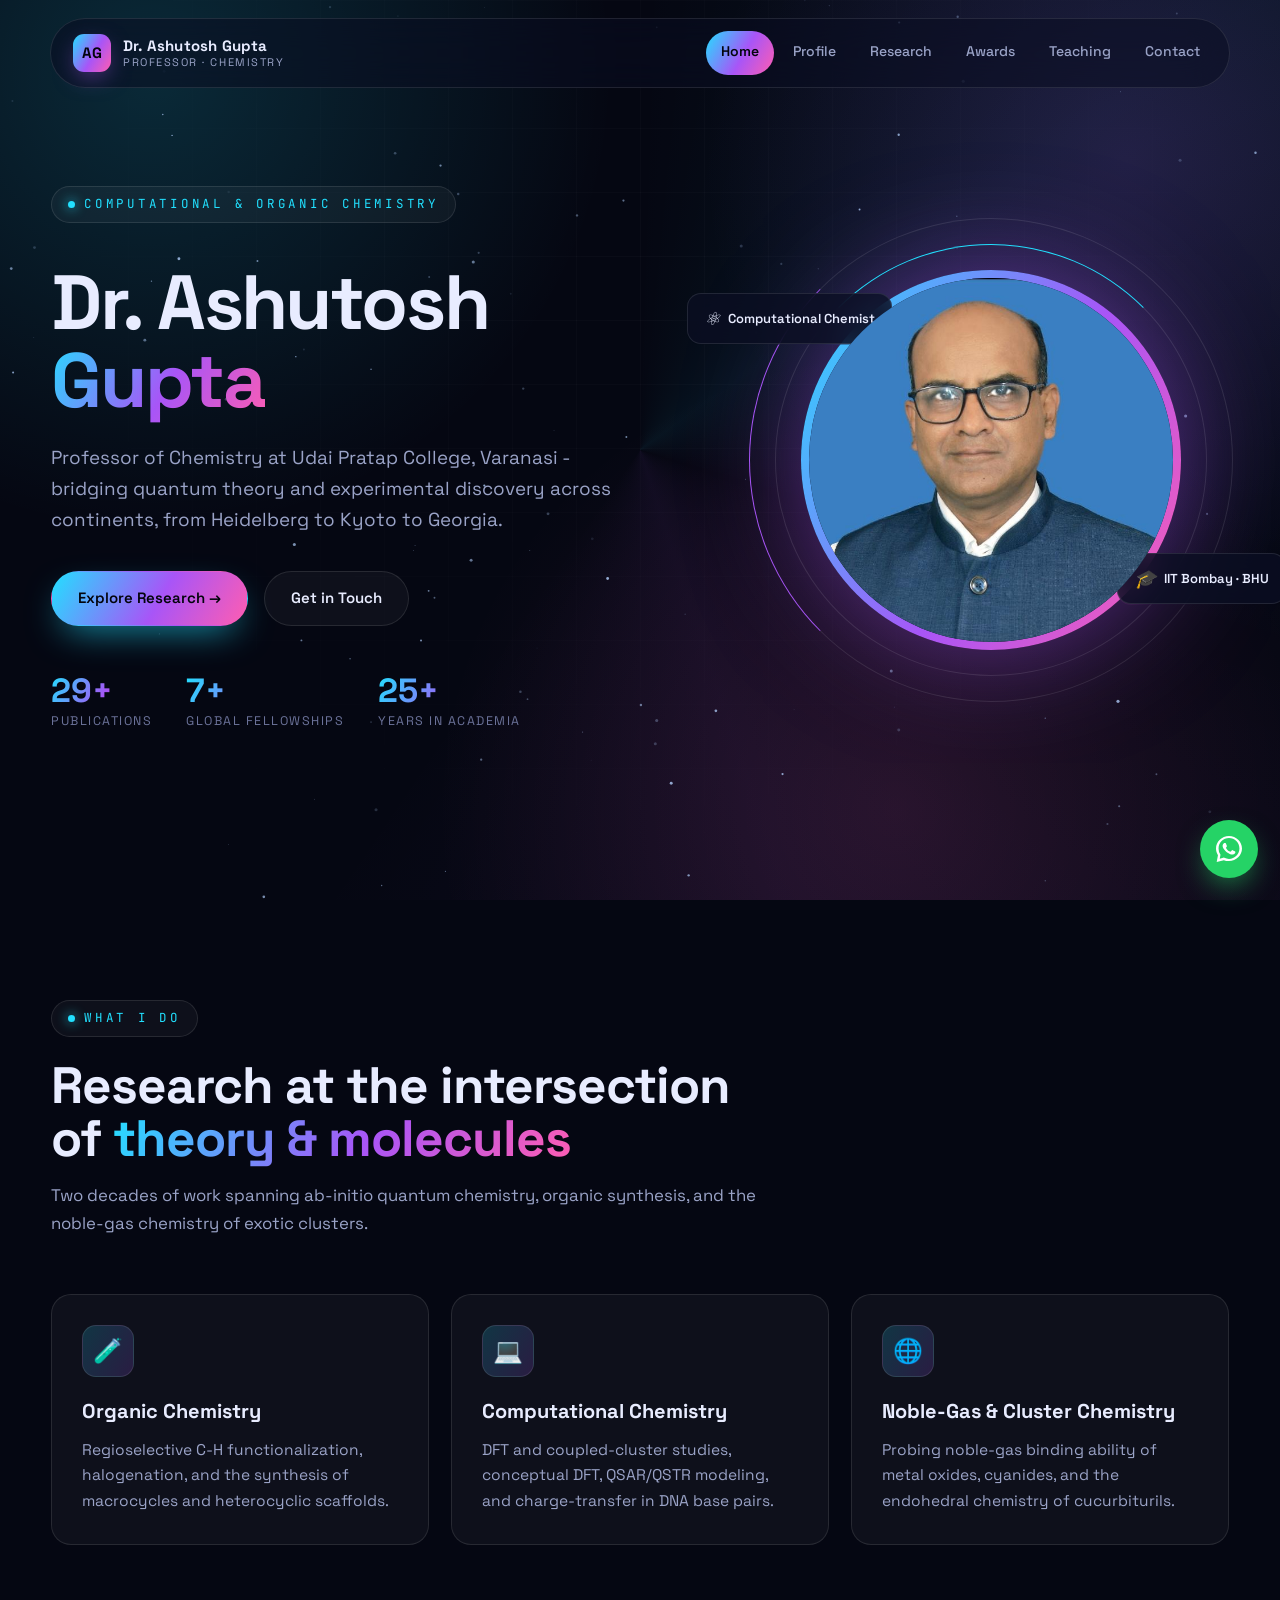
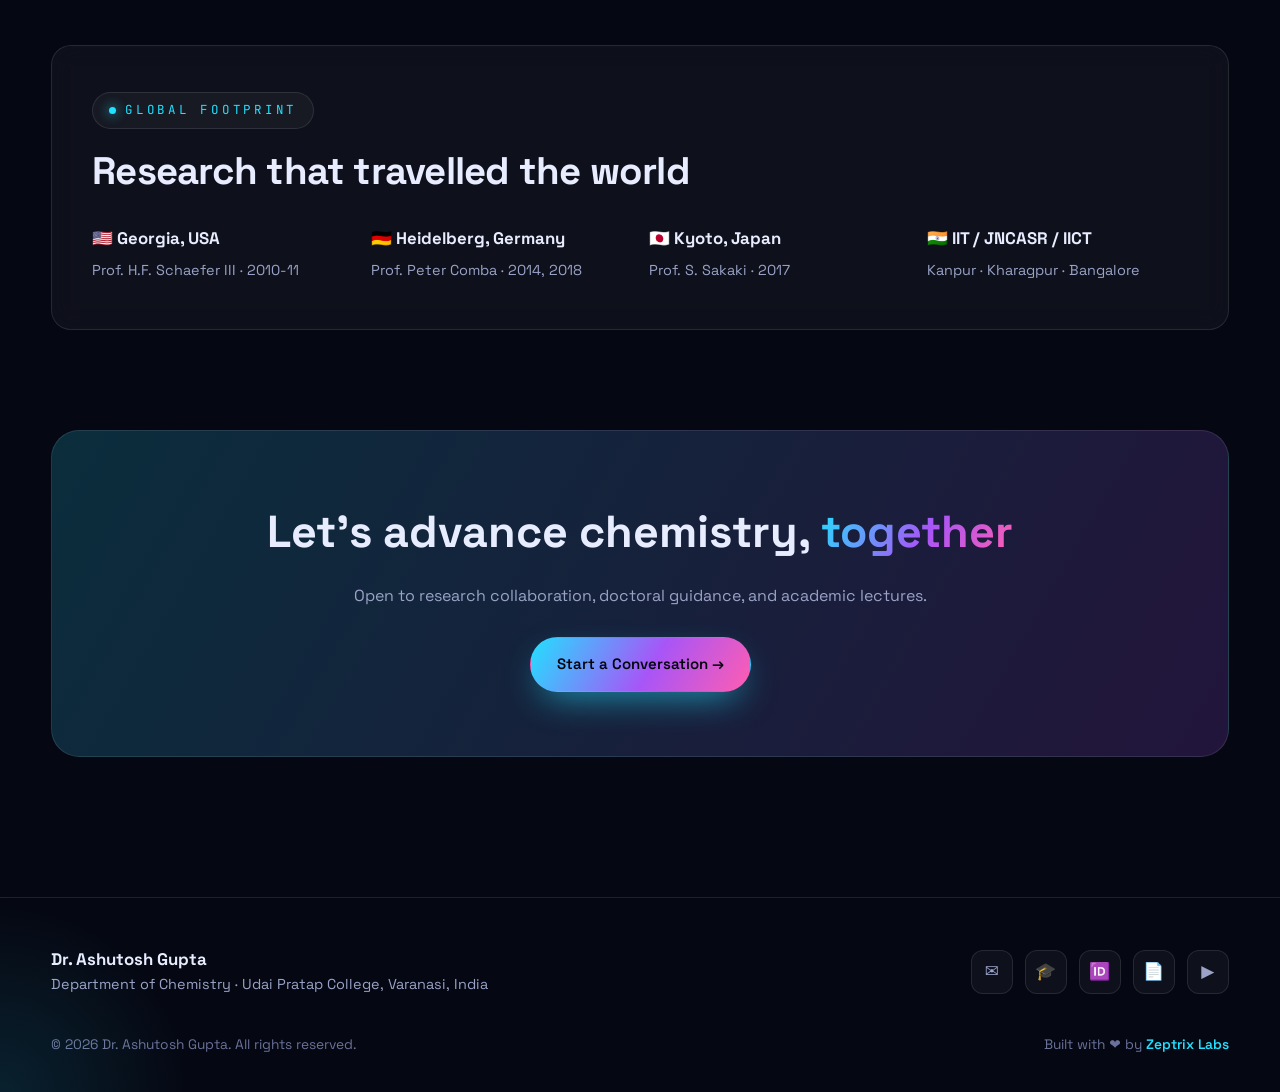
==== commit 77a864ad: "Fill content gaps from source site: full Student's Corner library, grants/fellowships/distinctions, " ====
--- a/index.html
+++ b/index.html
@@ -131,8 +131,9 @@
       </div>
       <div class="socials">
         <a href="mailto:ashu1809@gmail.com" title="Email">✉</a>
-        <a href="https://scholar.google.com" target="_blank" rel="noopener" title="Google Scholar">🎓</a>
-        <a href="https://orcid.org" target="_blank" rel="noopener" title="ORCID">🆔</a>
+        <a href="https://scholar.google.co.in/citations?hl=en&amp;user=BQJ2WIkAAAAJ" target="_blank" rel="noopener" title="Google Scholar">🎓</a>
+        <a href="https://orcid.org/0000-0003-2785-5837" target="_blank" rel="noopener" title="ORCID">🆔</a>
+        <a href="https://www.scopus.com/authid/detail.uri?authorId=57206837493" target="_blank" rel="noopener" title="Scopus">📄</a>
         <a href="https://www.youtube.com/playlist?list=PL-eXnoYeuF8Af0192IlCn0NewA6JSvz9D" target="_blank" rel="noopener" title="YouTube">▶</a>
       </div>
     </div>
--- a/assets/css/style.css
+++ b/assets/css/style.css
@@ -379,3 +379,56 @@
   0%, 100% { box-shadow: 0 12px 30px -8px rgba(37,211,102,.7), 0 0 0 0 rgba(37,211,102,.45); }
   50% { box-shadow: 0 12px 30px -8px rgba(37,211,102,.7), 0 0 0 14px rgba(37,211,102,0); }
 }
+
+/* ---------- Research identifier buttons ---------- */
+.id-links { display: flex; flex-wrap: wrap; gap: 12px; }
+.id-btn {
+  display: inline-flex; align-items: center; gap: 9px; padding: 11px 18px; border-radius: 12px;
+  background: var(--surface); border: 1px solid var(--border); color: var(--text); text-decoration: none;
+  font-size: .92rem; font-weight: 500; transition: .28s; min-height: 44px;
+}
+.id-btn:hover { background: var(--surface-2); border-color: rgba(34,224,255,.5); transform: translateY(-2px); }
+.id-btn i { font-size: 18px; font-style: normal; }
+
+/* ---------- Membership grid ---------- */
+.mem-grid { display: grid; grid-template-columns: repeat(2,1fr); gap: 14px; }
+.mem { display: flex; gap: 12px; align-items: center; padding: 16px 18px; }
+.mem .badge { width: 42px; height: 42px; border-radius: 11px; display: grid; place-items: center; background: var(--grad-soft); border: 1px solid var(--border); flex-shrink: 0; font-size: 18px; }
+.mem b { font-size: .95rem; font-weight: 600; line-height: 1.25; }
+.mem small { display: block; font-size: .78rem; color: var(--text-faint); margin-top: 2px; }
+
+/* ---------- Group / people cards ---------- */
+.person { padding: 24px; text-align: center; }
+.person .av { width: 66px; height: 66px; border-radius: 50%; margin: 0 auto 14px; display: grid; place-items: center; font-size: 1.5rem; font-weight: 700; background: var(--grad); color: #03040c; }
+.person h3 { font-size: 1.05rem; margin-bottom: 4px; }
+.person p { color: var(--text-dim); font-size: .88rem; }
+
+/* ---------- Accordion (Student's Corner resources) ---------- */
+.acc { margin-bottom: 14px; border-radius: var(--radius-sm); border: 1px solid var(--border); background: var(--surface); overflow: hidden; }
+.acc > summary {
+  cursor: pointer; padding: 20px 24px; font-weight: 600; font-size: 1.05rem; list-style: none;
+  display: flex; align-items: center; gap: 12px; transition: background .25s;
+}
+.acc > summary::-webkit-details-marker { display: none; }
+.acc > summary .lvl { margin-right: auto; }
+.acc > summary .cnt { font-family: var(--mono); font-size: 11px; color: var(--text-faint); border: 1px solid var(--border); padding: 3px 9px; border-radius: 999px; }
+.acc > summary::after { content: "+"; font-size: 1.5rem; color: var(--cyan); font-weight: 400; transition: transform .3s; line-height: 1; }
+.acc[open] > summary::after { transform: rotate(45deg); }
+.acc > summary:hover { background: var(--surface-2); }
+.acc .acc-body { padding: 2px 16px 18px; }
+.acc .grp-label { font-family: var(--mono); font-size: 11px; letter-spacing: .12em; text-transform: uppercase; color: var(--cyan); margin: 14px 8px 6px; }
+.res-list { display: grid; gap: 2px; }
+.res-list a {
+  display: flex; align-items: center; gap: 10px; padding: 11px 12px; border-radius: 10px;
+  color: var(--text-dim); text-decoration: none; font-size: .93rem; transition: .2s; border: 1px solid transparent; min-height: 44px;
+}
+.res-list a:hover { color: var(--text); background: var(--surface-2); border-color: var(--border); }
+.res-list a .ri { flex-shrink: 0; }
+.res-list a .tag { margin-left: auto; font-family: var(--mono); font-size: 10px; letter-spacing: .05em; text-transform: uppercase; color: var(--text-faint); border: 1px solid var(--border); padding: 3px 8px; border-radius: 999px; white-space: nowrap; }
+
+@media (max-width: 620px) {
+  .mem-grid { grid-template-columns: 1fr; }
+  .acc > summary { padding: 16px 18px; font-size: .98rem; }
+  .acc .acc-body { padding: 2px 10px 16px; }
+  .res-list a { font-size: .9rem; }
+}
